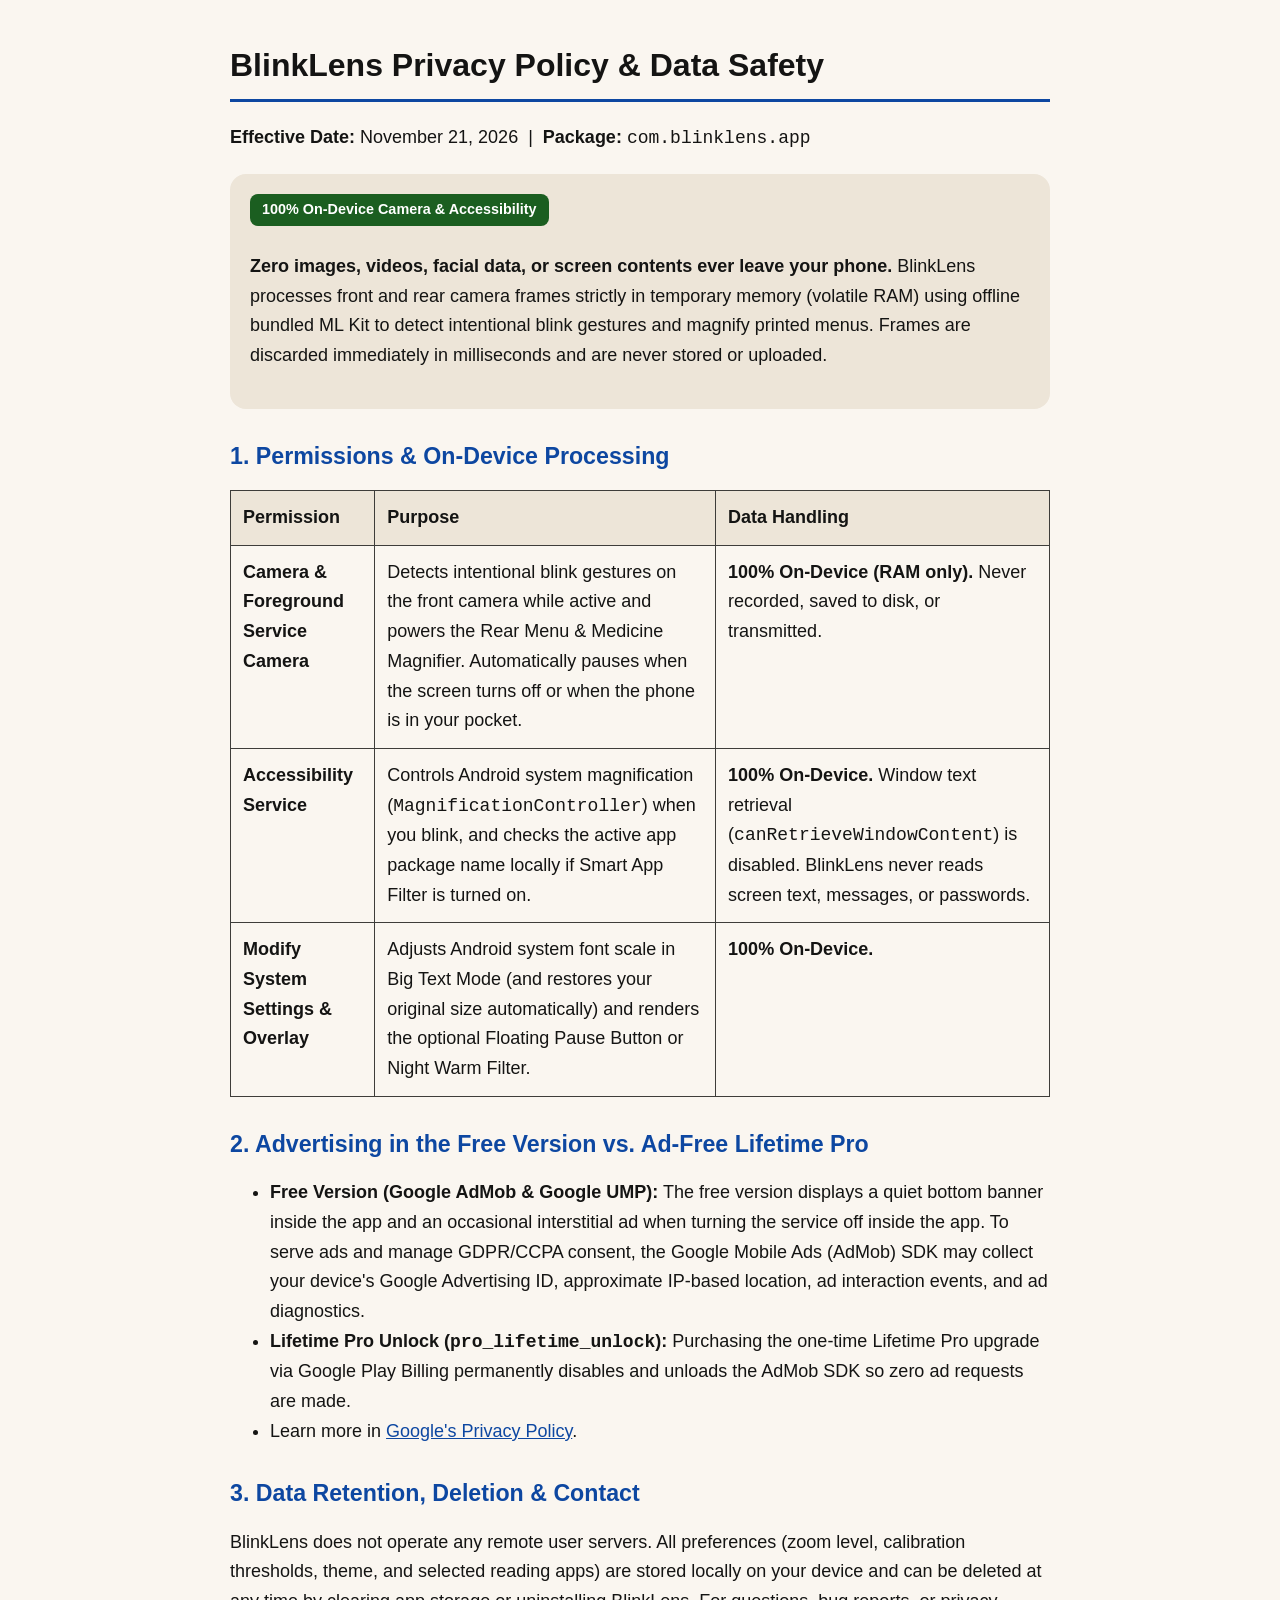
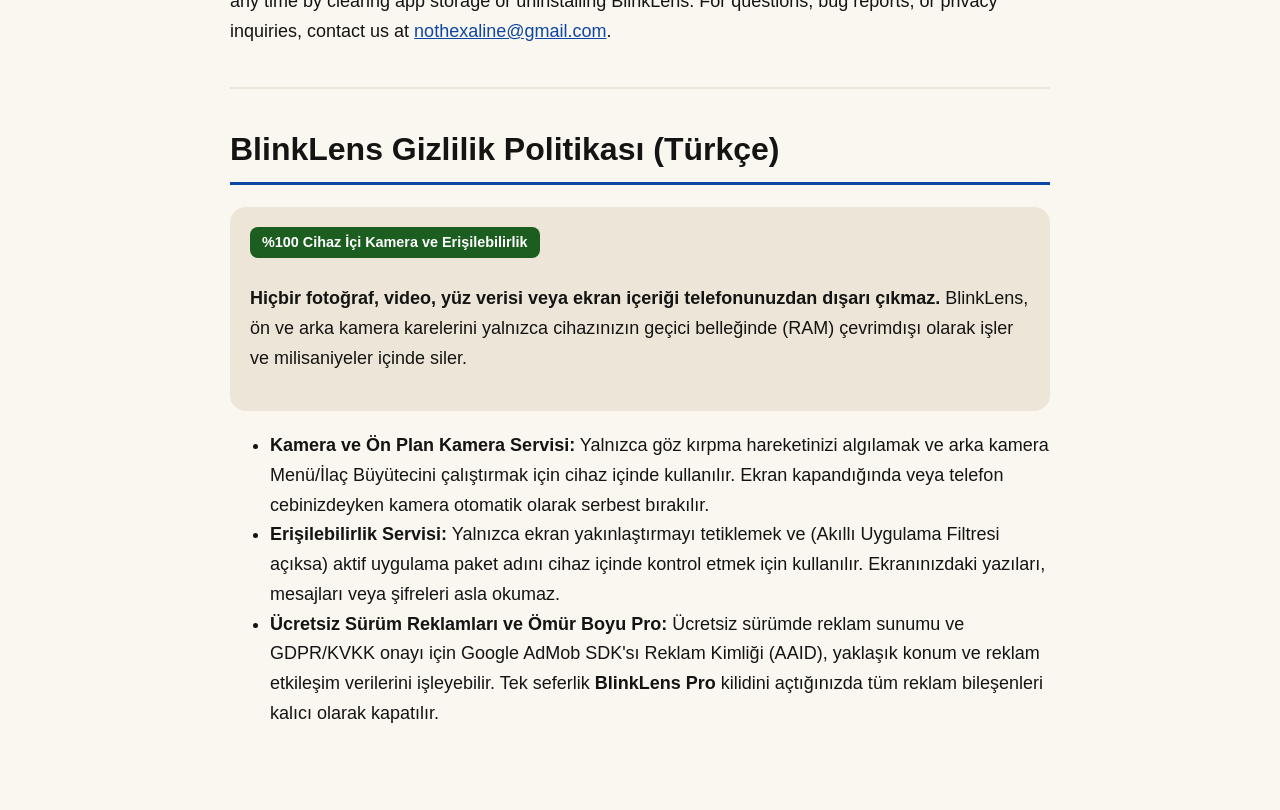
==== index.html @ 92648305 "Publish BlinkLens Privacy Policy" ====
<!DOCTYPE html>
<html lang="en">
<head>
  <meta charset="UTF-8" />
  <meta name="viewport" content="width=device-width, initial-scale=1.0" />
  <title>BlinkLens Privacy Policy / Gizlilik Politikası</title>
  <style>
    :root {
      --bg: #FAF6F0;
      --card: #EDE5D8;
      --text: #141413;
      --sub: #3E3D3A;
      --accent: #0D47A1;
      --green: #1B5E20;
    }
    @media (prefers-color-scheme: dark) {
      :root {
        --bg: #0D0F12;
        --card: #181C22;
        --text: #F5F7FA;
        --sub: #C8D0DC;
        --accent: #64B5F6;
        --green: #81C784;
      }
    }
    body {
      font-family: -apple-system, BlinkMacSystemFont, "Segoe UI", Roboto, sans-serif;
      background-color: var(--bg);
      color: var(--text);
      line-height: 1.65;
      font-size: 18px;
      margin: 0;
      padding: 24px 16px 64px;
    }
    main {
      max-width: 820px;
      margin: 0 auto;
    }
    h1, h2, h3 {
      line-height: 1.3;
    }
    h1 {
      font-size: 2rem;
      border-bottom: 3px solid var(--accent);
      padding-bottom: 12px;
    }
    h2 {
      font-size: 1.45rem;
      margin-top: 32px;
      color: var(--accent);
    }
    .card {
      background-color: var(--card);
      border-radius: 16px;
      padding: 20px;
      margin: 20px 0;
    }
    .badge {
      display: inline-block;
      background-color: var(--green);
      color: #ffffff;
      font-weight: 700;
      padding: 4px 12px;
      border-radius: 8px;
      font-size: 0.9rem;
      margin-bottom: 8px;
    }
    table {
      width: 100%;
      border-collapse: collapse;
      margin: 16px 0;
    }
    th, td {
      border: 1px solid var(--sub);
      padding: 12px;
      text-align: left;
      vertical-align: top;
    }
    th {
      background-color: var(--card);
    }
    a {
      color: var(--accent);
    }
    hr {
      border: 0;
      border-top: 2px solid var(--card);
      margin: 40px 0;
    }
  </style>
</head>
<body>
  <main>
    <h1>BlinkLens Privacy Policy &amp; Data Safety</h1>
    <p><strong>Effective Date:</strong> November 21, 2026 &nbsp;|&nbsp; <strong>Package:</strong> <code>com.blinklens.app</code></p>

    <div class="card">
      <span class="badge">100% On-Device Camera &amp; Accessibility</span>
      <p>
        <strong>Zero images, videos, facial data, or screen contents ever leave your phone.</strong>
        BlinkLens processes front and rear camera frames strictly in temporary memory (volatile RAM) using offline bundled ML Kit to detect intentional blink gestures and magnify printed menus. Frames are discarded immediately in milliseconds and are never stored or uploaded.
      </p>
    </div>

    <h2>1. Permissions &amp; On-Device Processing</h2>
    <table>
      <thead>
        <tr>
          <th>Permission</th>
          <th>Purpose</th>
          <th>Data Handling</th>
        </tr>
      </thead>
      <tbody>
        <tr>
          <td><strong>Camera &amp; Foreground Service Camera</strong></td>
          <td>Detects intentional blink gestures on the front camera while active and powers the Rear Menu &amp; Medicine Magnifier. Automatically pauses when the screen turns off or when the phone is in your pocket.</td>
          <td><strong>100% On-Device (RAM only).</strong> Never recorded, saved to disk, or transmitted.</td>
        </tr>
        <tr>
          <td><strong>Accessibility Service</strong></td>
          <td>Controls Android system magnification (<code>MagnificationController</code>) when you blink, and checks the active app package name locally if Smart App Filter is turned on.</td>
          <td><strong>100% On-Device.</strong> Window text retrieval (<code>canRetrieveWindowContent</code>) is disabled. BlinkLens never reads screen text, messages, or passwords.</td>
        </tr>
        <tr>
          <td><strong>Modify System Settings &amp; Overlay</strong></td>
          <td>Adjusts Android system font scale in Big Text Mode (and restores your original size automatically) and renders the optional Floating Pause Button or Night Warm Filter.</td>
          <td><strong>100% On-Device.</strong></td>
        </tr>
      </tbody>
    </table>

    <h2>2. Advertising in the Free Version vs. Ad-Free Lifetime Pro</h2>
    <ul>
      <li><strong>Free Version (Google AdMob &amp; Google UMP):</strong> The free version displays a quiet bottom banner inside the app and an occasional interstitial ad when turning the service off inside the app. To serve ads and manage GDPR/CCPA consent, the Google Mobile Ads (AdMob) SDK may collect your device's Google Advertising ID, approximate IP-based location, ad interaction events, and ad diagnostics.</li>
      <li><strong>Lifetime Pro Unlock (<code>pro_lifetime_unlock</code>):</strong> Purchasing the one-time Lifetime Pro upgrade via Google Play Billing permanently disables and unloads the AdMob SDK so zero ad requests are made.</li>
      <li>Learn more in <a href="https://policies.google.com/privacy" target="_blank" rel="noopener">Google's Privacy Policy</a>.</li>
    </ul>

    <h2>3. Data Retention, Deletion &amp; Contact</h2>
    <p>
      BlinkLens does not operate any remote user servers. All preferences (zoom level, calibration thresholds, theme, and selected reading apps) are stored locally on your device and can be deleted at any time by clearing app storage or uninstalling BlinkLens.
      For questions, bug reports, or privacy inquiries, contact us at <a href="mailto:nothexaline@gmail.com">nothexaline@gmail.com</a>.
    </p>

    <hr />

    <h1>BlinkLens Gizlilik Politikası (Türkçe)</h1>
    <div class="card">
      <span class="badge">%100 Cihaz İçi Kamera ve Erişilebilirlik</span>
      <p>
        <strong>Hiçbir fotoğraf, video, yüz verisi veya ekran içeriği telefonunuzdan dışarı çıkmaz.</strong>
        BlinkLens, ön ve arka kamera karelerini yalnızca cihazınızın geçici belleğinde (RAM) çevrimdışı olarak işler ve milisaniyeler içinde siler.
      </p>
    </div>
    <ul>
      <li><strong>Kamera ve Ön Plan Kamera Servisi:</strong> Yalnızca göz kırpma hareketinizi algılamak ve arka kamera Menü/İlaç Büyütecini çalıştırmak için cihaz içinde kullanılır. Ekran kapandığında veya telefon cebinizdeyken kamera otomatik olarak serbest bırakılır.</li>
      <li><strong>Erişilebilirlik Servisi:</strong> Yalnızca ekran yakınlaştırmayı tetiklemek ve (Akıllı Uygulama Filtresi açıksa) aktif uygulama paket adını cihaz içinde kontrol etmek için kullanılır. Ekranınızdaki yazıları, mesajları veya şifreleri asla okumaz.</li>
      <li><strong>Ücretsiz Sürüm Reklamları ve Ömür Boyu Pro:</strong> Ücretsiz sürümde reklam sunumu ve GDPR/KVKK onayı için Google AdMob SDK'sı Reklam Kimliği (AAID), yaklaşık konum ve reklam etkileşim verilerini işleyebilir. Tek seferlik <strong>BlinkLens Pro</strong> kilidini açtığınızda tüm reklam bileşenleri kalıcı olarak kapatılır.</li>
    </ul>
  </main>
</body>
</html>
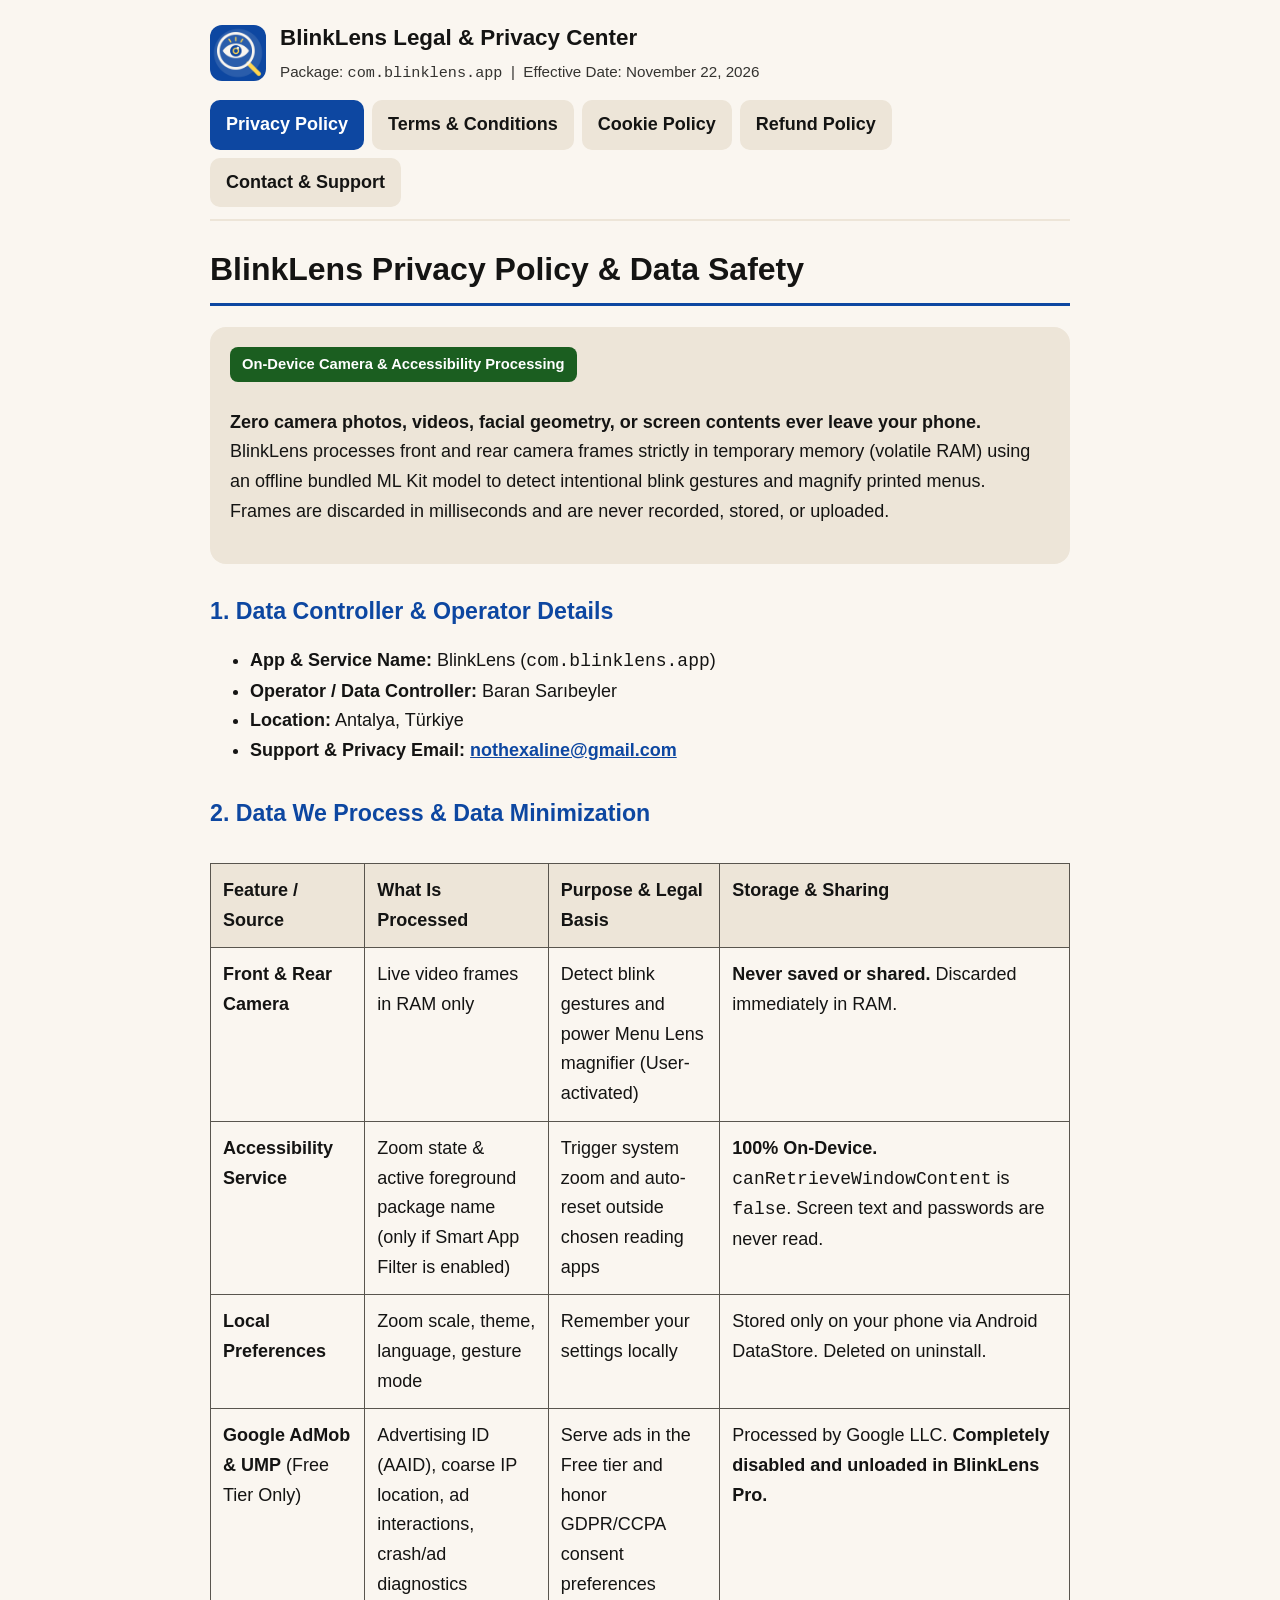
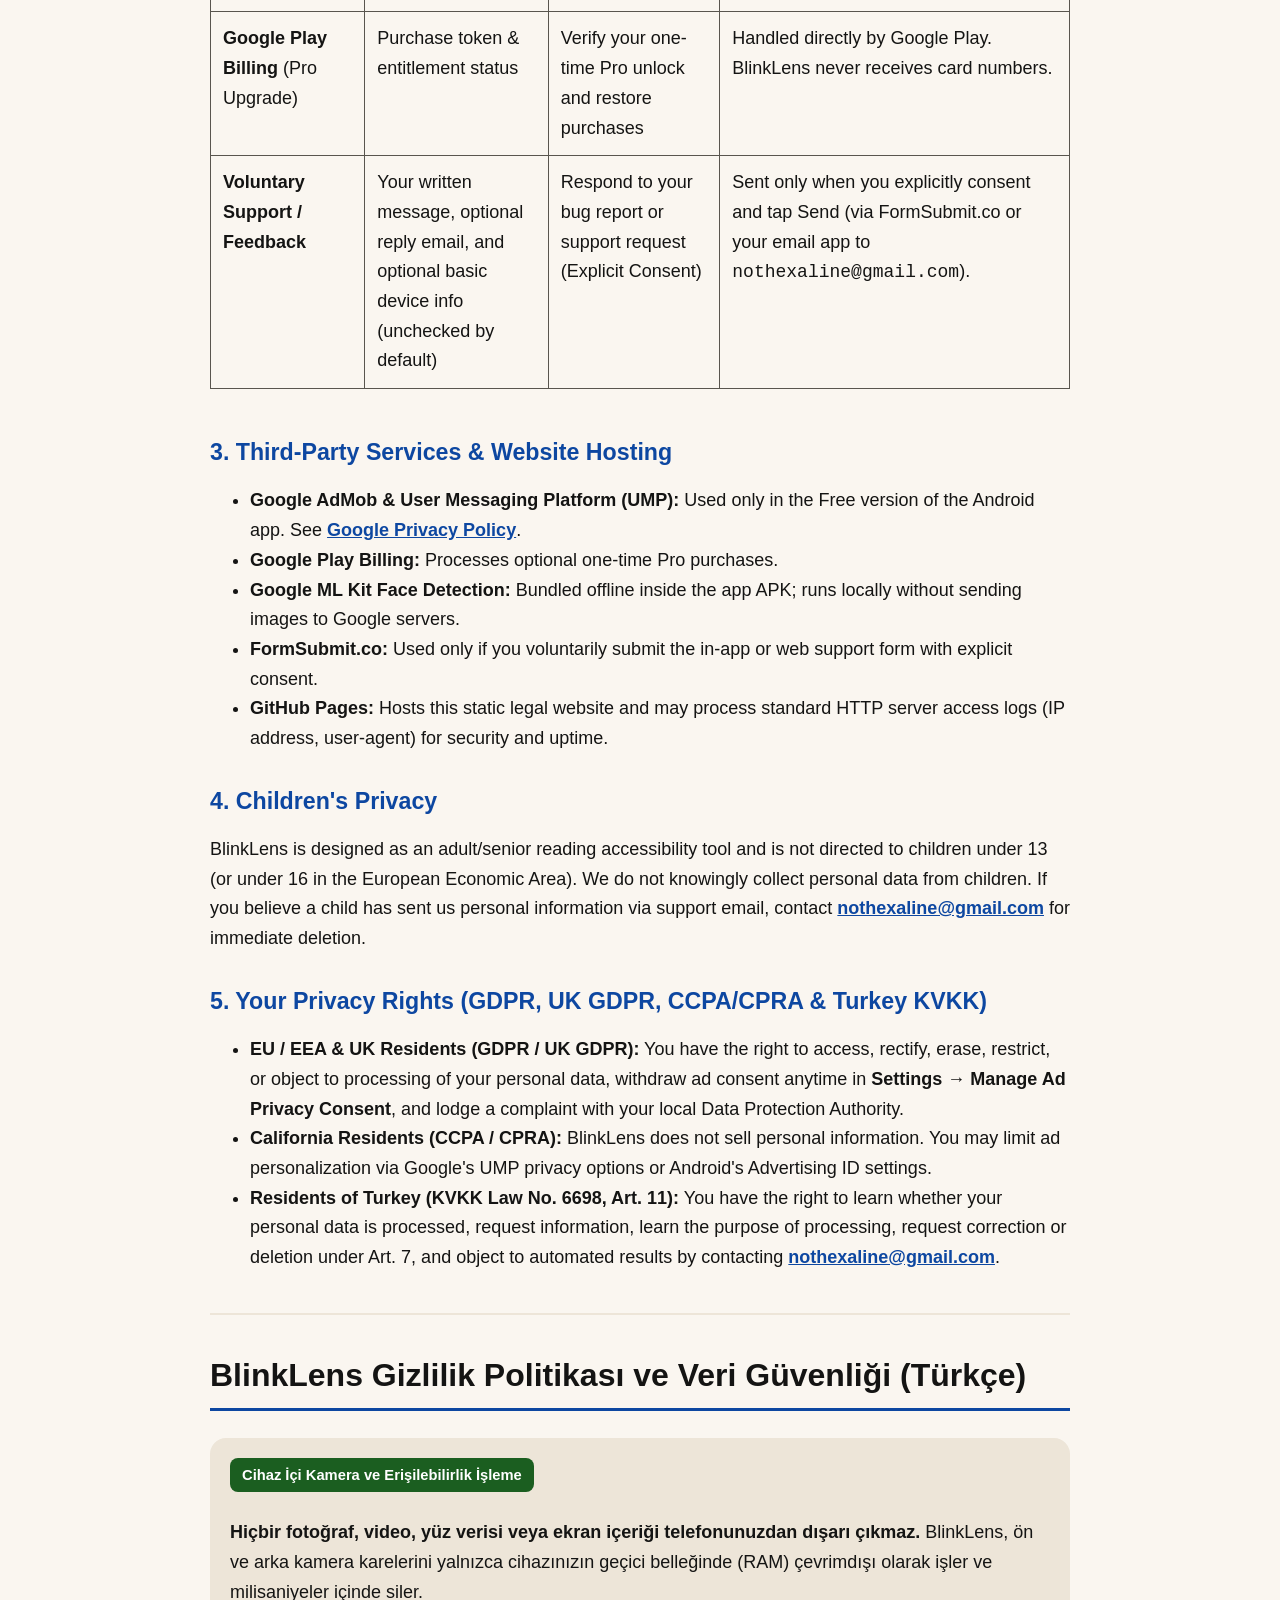
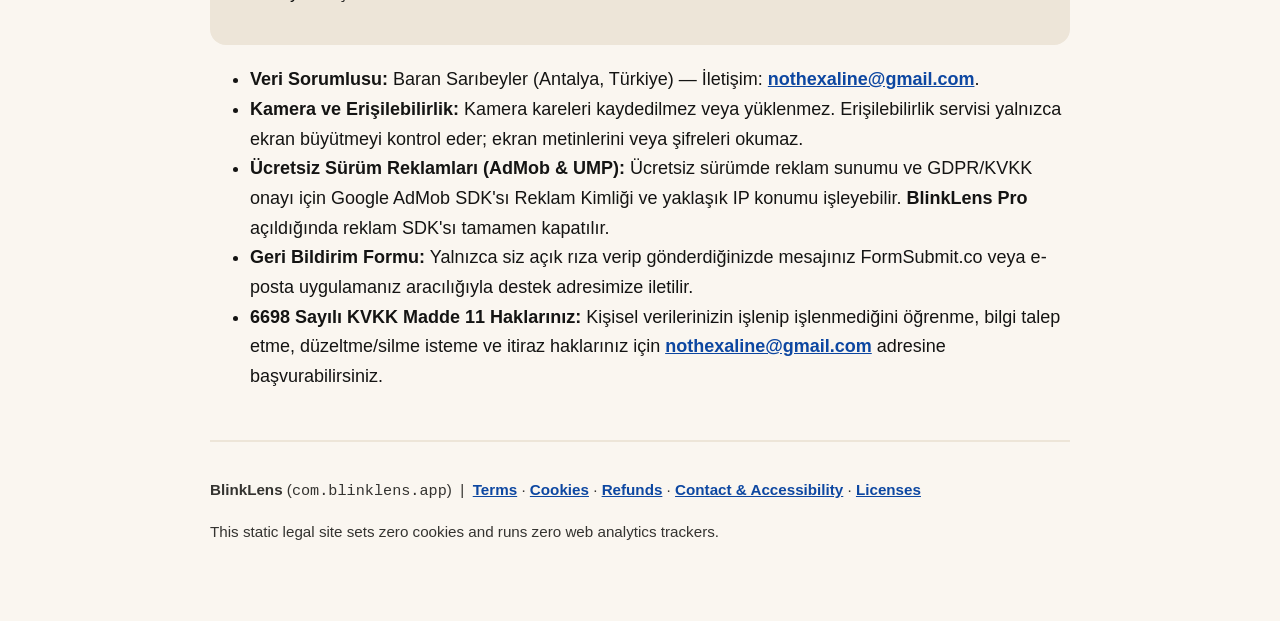
==== commit f3a4a811: "Add complete bilingual legal portal (Privacy, Terms, Cookies, Refunds, Contact, Licenses)" ====
--- a/index.html
+++ b/index.html
@@ -3,161 +3,154 @@
 <head>
   <meta charset="UTF-8" />
   <meta name="viewport" content="width=device-width, initial-scale=1.0" />
-  <title>BlinkLens Privacy Policy / Gizlilik Politikası</title>
-  <style>
-    :root {
-      --bg: #FAF6F0;
-      --card: #EDE5D8;
-      --text: #141413;
-      --sub: #3E3D3A;
-      --accent: #0D47A1;
-      --green: #1B5E20;
-    }
-    @media (prefers-color-scheme: dark) {
-      :root {
-        --bg: #0D0F12;
-        --card: #181C22;
-        --text: #F5F7FA;
-        --sub: #C8D0DC;
-        --accent: #64B5F6;
-        --green: #81C784;
-      }
-    }
-    body {
-      font-family: -apple-system, BlinkMacSystemFont, "Segoe UI", Roboto, sans-serif;
-      background-color: var(--bg);
-      color: var(--text);
-      line-height: 1.65;
-      font-size: 18px;
-      margin: 0;
-      padding: 24px 16px 64px;
-    }
-    main {
-      max-width: 820px;
-      margin: 0 auto;
-    }
-    h1, h2, h3 {
-      line-height: 1.3;
-    }
-    h1 {
-      font-size: 2rem;
-      border-bottom: 3px solid var(--accent);
-      padding-bottom: 12px;
-    }
-    h2 {
-      font-size: 1.45rem;
-      margin-top: 32px;
-      color: var(--accent);
-    }
-    .card {
-      background-color: var(--card);
-      border-radius: 16px;
-      padding: 20px;
-      margin: 20px 0;
-    }
-    .badge {
-      display: inline-block;
-      background-color: var(--green);
-      color: #ffffff;
-      font-weight: 700;
-      padding: 4px 12px;
-      border-radius: 8px;
-      font-size: 0.9rem;
-      margin-bottom: 8px;
-    }
-    table {
-      width: 100%;
-      border-collapse: collapse;
-      margin: 16px 0;
-    }
-    th, td {
-      border: 1px solid var(--sub);
-      padding: 12px;
-      text-align: left;
-      vertical-align: top;
-    }
-    th {
-      background-color: var(--card);
-    }
-    a {
-      color: var(--accent);
-    }
-    hr {
-      border: 0;
-      border-top: 2px solid var(--card);
-      margin: 40px 0;
-    }
-  </style>
+  <title>BlinkLens — Privacy Policy &amp; Data Safety</title>
+  <link rel="stylesheet" href="styles.css" />
 </head>
 <body>
-  <main>
+  <a class="skip-link" href="#main-content">Skip to main content</a>
+
+  <header>
+    <div class="brand-row">
+      <img src="blinklens-icon.png" alt="BlinkLens eye magnifier app icon" width="56" height="56" />
+      <div>
+        <p class="brand-title">BlinkLens Legal &amp; Privacy Center</p>
+        <p class="brand-subtitle">Package: <code>com.blinklens.app</code> &nbsp;|&nbsp; Effective Date: November 22, 2026</p>
+      </div>
+    </div>
+    <nav aria-label="Legal pages">
+      <ul>
+        <li><a href="index.html" aria-current="page">Privacy Policy</a></li>
+        <li><a href="terms.html">Terms &amp; Conditions</a></li>
+        <li><a href="cookies.html">Cookie Policy</a></li>
+        <li><a href="refunds.html">Refund Policy</a></li>
+        <li><a href="contact.html">Contact &amp; Support</a></li>
+      </ul>
+    </nav>
+  </header>
+
+  <main id="main-content">
     <h1>BlinkLens Privacy Policy &amp; Data Safety</h1>
-    <p><strong>Effective Date:</strong> November 21, 2026 &nbsp;|&nbsp; <strong>Package:</strong> <code>com.blinklens.app</code></p>
 
     <div class="card">
-      <span class="badge">100% On-Device Camera &amp; Accessibility</span>
+      <span class="badge">On-Device Camera &amp; Accessibility Processing</span>
       <p>
-        <strong>Zero images, videos, facial data, or screen contents ever leave your phone.</strong>
-        BlinkLens processes front and rear camera frames strictly in temporary memory (volatile RAM) using offline bundled ML Kit to detect intentional blink gestures and magnify printed menus. Frames are discarded immediately in milliseconds and are never stored or uploaded.
+        <strong>Zero camera photos, videos, facial geometry, or screen contents ever leave your phone.</strong>
+        BlinkLens processes front and rear camera frames strictly in temporary memory (volatile RAM) using an offline bundled ML Kit model to detect intentional blink gestures and magnify printed menus. Frames are discarded in milliseconds and are never recorded, stored, or uploaded.
       </p>
     </div>
 
-    <h2>1. Permissions &amp; On-Device Processing</h2>
-    <table>
-      <thead>
-        <tr>
-          <th>Permission</th>
-          <th>Purpose</th>
-          <th>Data Handling</th>
-        </tr>
-      </thead>
-      <tbody>
-        <tr>
-          <td><strong>Camera &amp; Foreground Service Camera</strong></td>
-          <td>Detects intentional blink gestures on the front camera while active and powers the Rear Menu &amp; Medicine Magnifier. Automatically pauses when the screen turns off or when the phone is in your pocket.</td>
-          <td><strong>100% On-Device (RAM only).</strong> Never recorded, saved to disk, or transmitted.</td>
-        </tr>
-        <tr>
-          <td><strong>Accessibility Service</strong></td>
-          <td>Controls Android system magnification (<code>MagnificationController</code>) when you blink, and checks the active app package name locally if Smart App Filter is turned on.</td>
-          <td><strong>100% On-Device.</strong> Window text retrieval (<code>canRetrieveWindowContent</code>) is disabled. BlinkLens never reads screen text, messages, or passwords.</td>
-        </tr>
-        <tr>
-          <td><strong>Modify System Settings &amp; Overlay</strong></td>
-          <td>Adjusts Android system font scale in Big Text Mode (and restores your original size automatically) and renders the optional Floating Pause Button or Night Warm Filter.</td>
-          <td><strong>100% On-Device.</strong></td>
-        </tr>
-      </tbody>
-    </table>
-
-    <h2>2. Advertising in the Free Version vs. Ad-Free Lifetime Pro</h2>
+    <h2>1. Data Controller &amp; Operator Details</h2>
     <ul>
-      <li><strong>Free Version (Google AdMob &amp; Google UMP):</strong> The free version displays a quiet bottom banner inside the app and an occasional interstitial ad when turning the service off inside the app. To serve ads and manage GDPR/CCPA consent, the Google Mobile Ads (AdMob) SDK may collect your device's Google Advertising ID, approximate IP-based location, ad interaction events, and ad diagnostics.</li>
-      <li><strong>Lifetime Pro Unlock (<code>pro_lifetime_unlock</code>):</strong> Purchasing the one-time Lifetime Pro upgrade via Google Play Billing permanently disables and unloads the AdMob SDK so zero ad requests are made.</li>
-      <li>Learn more in <a href="https://policies.google.com/privacy" target="_blank" rel="noopener">Google's Privacy Policy</a>.</li>
+      <li><strong>App &amp; Service Name:</strong> BlinkLens (<code>com.blinklens.app</code>)</li>
+      <li><strong>Operator / Data Controller:</strong> Baran Sarıbeyler</li>
+      <li><strong>Location:</strong> Antalya, Türkiye</li>
+      <li><strong>Support &amp; Privacy Email:</strong> <a href="mailto:nothexaline@gmail.com">nothexaline@gmail.com</a></li>
     </ul>
 
-    <h2>3. Data Retention, Deletion &amp; Contact</h2>
+    <h2>2. Data We Process &amp; Data Minimization</h2>
+    <div class="table-wrap">
+      <table>
+        <thead>
+          <tr>
+            <th>Feature / Source</th>
+            <th>What Is Processed</th>
+            <th>Purpose &amp; Legal Basis</th>
+            <th>Storage &amp; Sharing</th>
+          </tr>
+        </thead>
+        <tbody>
+          <tr>
+            <td><strong>Front &amp; Rear Camera</strong></td>
+            <td>Live video frames in RAM only</td>
+            <td>Detect blink gestures and power Menu Lens magnifier (User-activated)</td>
+            <td><strong>Never saved or shared.</strong> Discarded immediately in RAM.</td>
+          </tr>
+          <tr>
+            <td><strong>Accessibility Service</strong></td>
+            <td>Zoom state &amp; active foreground package name (only if Smart App Filter is enabled)</td>
+            <td>Trigger system zoom and auto-reset outside chosen reading apps</td>
+            <td><strong>100% On-Device.</strong> <code>canRetrieveWindowContent</code> is <code>false</code>. Screen text and passwords are never read.</td>
+          </tr>
+          <tr>
+            <td><strong>Local Preferences</strong></td>
+            <td>Zoom scale, theme, language, gesture mode</td>
+            <td>Remember your settings locally</td>
+            <td>Stored only on your phone via Android DataStore. Deleted on uninstall.</td>
+          </tr>
+          <tr>
+            <td><strong>Google AdMob &amp; UMP</strong> (Free Tier Only)</td>
+            <td>Advertising ID (AAID), coarse IP location, ad interactions, crash/ad diagnostics</td>
+            <td>Serve ads in the Free tier and honor GDPR/CCPA consent preferences</td>
+            <td>Processed by Google LLC. <strong>Completely disabled and unloaded in BlinkLens Pro.</strong></td>
+          </tr>
+          <tr>
+            <td><strong>Google Play Billing</strong> (Pro Upgrade)</td>
+            <td>Purchase token &amp; entitlement status</td>
+            <td>Verify your one-time Pro unlock and restore purchases</td>
+            <td>Handled directly by Google Play. BlinkLens never receives card numbers.</td>
+          </tr>
+          <tr>
+            <td><strong>Voluntary Support / Feedback</strong></td>
+            <td>Your written message, optional reply email, and optional basic device info (unchecked by default)</td>
+            <td>Respond to your bug report or support request (Explicit Consent)</td>
+            <td>Sent only when you explicitly consent and tap Send (via FormSubmit.co or your email app to <code>nothexaline@gmail.com</code>).</td>
+          </tr>
+        </tbody>
+      </table>
+    </div>
+
+    <h2>3. Third-Party Services &amp; Website Hosting</h2>
+    <ul>
+      <li><strong>Google AdMob &amp; User Messaging Platform (UMP):</strong> Used only in the Free version of the Android app. See <a href="https://policies.google.com/privacy" target="_blank" rel="noopener noreferrer">Google Privacy Policy</a>.</li>
+      <li><strong>Google Play Billing:</strong> Processes optional one-time Pro purchases.</li>
+      <li><strong>Google ML Kit Face Detection:</strong> Bundled offline inside the app APK; runs locally without sending images to Google servers.</li>
+      <li><strong>FormSubmit.co:</strong> Used only if you voluntarily submit the in-app or web support form with explicit consent.</li>
+      <li><strong>GitHub Pages:</strong> Hosts this static legal website and may process standard HTTP server access logs (IP address, user-agent) for security and uptime.</li>
+    </ul>
+
+    <h2>4. Children's Privacy</h2>
     <p>
-      BlinkLens does not operate any remote user servers. All preferences (zoom level, calibration thresholds, theme, and selected reading apps) are stored locally on your device and can be deleted at any time by clearing app storage or uninstalling BlinkLens.
-      For questions, bug reports, or privacy inquiries, contact us at <a href="mailto:nothexaline@gmail.com">nothexaline@gmail.com</a>.
+      BlinkLens is designed as an adult/senior reading accessibility tool and is not directed to children under 13 (or under 16 in the European Economic Area). We do not knowingly collect personal data from children. If you believe a child has sent us personal information via support email, contact <a href="mailto:nothexaline@gmail.com">nothexaline@gmail.com</a> for immediate deletion.
     </p>
+
+    <h2>5. Your Privacy Rights (GDPR, UK GDPR, CCPA/CPRA &amp; Turkey KVKK)</h2>
+    <ul>
+      <li><strong>EU / EEA &amp; UK Residents (GDPR / UK GDPR):</strong> You have the right to access, rectify, erase, restrict, or object to processing of your personal data, withdraw ad consent anytime in <strong>Settings &rarr; Manage Ad Privacy Consent</strong>, and lodge a complaint with your local Data Protection Authority.</li>
+      <li><strong>California Residents (CCPA / CPRA):</strong> BlinkLens does not sell personal information. You may limit ad personalization via Google's UMP privacy options or Android's Advertising ID settings.</li>
+      <li><strong>Residents of Turkey (KVKK Law No. 6698, Art. 11):</strong> You have the right to learn whether your personal data is processed, request information, learn the purpose of processing, request correction or deletion under Art. 7, and object to automated results by contacting <a href="mailto:nothexaline@gmail.com">nothexaline@gmail.com</a>.</li>
+    </ul>
 
     <hr />
 
-    <h1>BlinkLens Gizlilik Politikası (Türkçe)</h1>
-    <div class="card">
-      <span class="badge">%100 Cihaz İçi Kamera ve Erişilebilirlik</span>
-      <p>
-        <strong>Hiçbir fotoğraf, video, yüz verisi veya ekran içeriği telefonunuzdan dışarı çıkmaz.</strong>
-        BlinkLens, ön ve arka kamera karelerini yalnızca cihazınızın geçici belleğinde (RAM) çevrimdışı olarak işler ve milisaniyeler içinde siler.
-      </p>
-    </div>
-    <ul>
-      <li><strong>Kamera ve Ön Plan Kamera Servisi:</strong> Yalnızca göz kırpma hareketinizi algılamak ve arka kamera Menü/İlaç Büyütecini çalıştırmak için cihaz içinde kullanılır. Ekran kapandığında veya telefon cebinizdeyken kamera otomatik olarak serbest bırakılır.</li>
-      <li><strong>Erişilebilirlik Servisi:</strong> Yalnızca ekran yakınlaştırmayı tetiklemek ve (Akıllı Uygulama Filtresi açıksa) aktif uygulama paket adını cihaz içinde kontrol etmek için kullanılır. Ekranınızdaki yazıları, mesajları veya şifreleri asla okumaz.</li>
-      <li><strong>Ücretsiz Sürüm Reklamları ve Ömür Boyu Pro:</strong> Ücretsiz sürümde reklam sunumu ve GDPR/KVKK onayı için Google AdMob SDK'sı Reklam Kimliği (AAID), yaklaşık konum ve reklam etkileşim verilerini işleyebilir. Tek seferlik <strong>BlinkLens Pro</strong> kilidini açtığınızda tüm reklam bileşenleri kalıcı olarak kapatılır.</li>
-    </ul>
+    <section lang="tr">
+      <h1>BlinkLens Gizlilik Politikası ve Veri Güvenliği (Türkçe)</h1>
+      <div class="card">
+        <span class="badge">Cihaz İçi Kamera ve Erişilebilirlik İşleme</span>
+        <p>
+          <strong>Hiçbir fotoğraf, video, yüz verisi veya ekran içeriği telefonunuzdan dışarı çıkmaz.</strong>
+          BlinkLens, ön ve arka kamera karelerini yalnızca cihazınızın geçici belleğinde (RAM) çevrimdışı olarak işler ve milisaniyeler içinde siler.
+        </p>
+      </div>
+      <ul>
+        <li><strong>Veri Sorumlusu:</strong> Baran Sarıbeyler (Antalya, Türkiye) — İletişim: <a href="mailto:nothexaline@gmail.com">nothexaline@gmail.com</a>.</li>
+        <li><strong>Kamera ve Erişilebilirlik:</strong> Kamera kareleri kaydedilmez veya yüklenmez. Erişilebilirlik servisi yalnızca ekran büyütmeyi kontrol eder; ekran metinlerini veya şifreleri okumaz.</li>
+        <li><strong>Ücretsiz Sürüm Reklamları (AdMob &amp; UMP):</strong> Ücretsiz sürümde reklam sunumu ve GDPR/KVKK onayı için Google AdMob SDK'sı Reklam Kimliği ve yaklaşık IP konumu işleyebilir. <strong>BlinkLens Pro</strong> açıldığında reklam SDK'sı tamamen kapatılır.</li>
+        <li><strong>Geri Bildirim Formu:</strong> Yalnızca siz açık rıza verip gönderdiğinizde mesajınız FormSubmit.co veya e-posta uygulamanız aracılığıyla destek adresimize iletilir.</li>
+        <li><strong>6698 Sayılı KVKK Madde 11 Haklarınız:</strong> Kişisel verilerinizin işlenip işlenmediğini öğrenme, bilgi talep etme, düzeltme/silme isteme ve itiraz haklarınız için <a href="mailto:nothexaline@gmail.com">nothexaline@gmail.com</a> adresine başvurabilirsiniz.</li>
+      </ul>
+    </section>
   </main>
+
+  <footer>
+    <p>
+      <strong>BlinkLens</strong> (<code>com.blinklens.app</code>) &nbsp;|&nbsp;
+      <a href="terms.html">Terms</a> &middot;
+      <a href="cookies.html">Cookies</a> &middot;
+      <a href="refunds.html">Refunds</a> &middot;
+      <a href="contact.html">Contact &amp; Accessibility</a> &middot;
+      <a href="licenses.html">Licenses</a>
+    </p>
+    <p>This static legal site sets zero cookies and runs zero web analytics trackers.</p>
+  </footer>
 </body>
 </html>
--- a/styles.css
+++ b/styles.css
@@ -0,0 +1,292 @@
+:root {
+  --bg: #FAF6F0;
+  --card: #EDE5D8;
+  --text: #141413;
+  --sub: #343330;
+  --accent: #0D47A1;
+  --on-accent: #FFFFFF;
+  --badge-bg: #1B5E20;
+  --badge-text: #FFFFFF;
+  --warn-bg: #FFF4E0;
+  --warn-text: #7A3E00;
+  --border: #59554E;
+}
+
+@media (prefers-color-scheme: dark) {
+  :root {
+    --bg: #0D0F12;
+    --card: #181C22;
+    --text: #F5F7FA;
+    --sub: #D0D7E2;
+    --accent: #82B1FF;
+    --on-accent: #0B1A33;
+    --badge-bg: #6EE7A0;
+    --badge-text: #062915;
+    --warn-bg: #33240D;
+    --warn-text: #FFD180;
+    --border: #8B95A5;
+  }
+}
+
+*, *::before, *::after {
+  box-sizing: border-box;
+}
+
+body {
+  font-family: -apple-system, BlinkMacSystemFont, "Segoe UI", Roboto, Arial, sans-serif;
+  background-color: var(--bg);
+  color: var(--text);
+  line-height: 1.65;
+  font-size: 18px;
+  margin: 0;
+  padding: 0 16px 64px;
+}
+
+.skip-link {
+  position: absolute;
+  left: -9999px;
+  top: 8px;
+  background: var(--accent);
+  color: var(--on-accent);
+  padding: 12px 18px;
+  border-radius: 8px;
+  font-weight: 700;
+  z-index: 1000;
+  text-decoration: none;
+}
+
+.skip-link:focus {
+  left: 16px;
+}
+
+:focus-visible {
+  outline: 3px solid var(--accent);
+  outline-offset: 3px;
+}
+
+header, main, footer {
+  max-width: 860px;
+  margin: 0 auto;
+}
+
+header {
+  padding: 20px 0 12px;
+  border-bottom: 2px solid var(--card);
+}
+
+.brand-row {
+  display: flex;
+  align-items: center;
+  gap: 14px;
+  margin-bottom: 14px;
+}
+
+.brand-row img {
+  border-radius: 12px;
+  flex-shrink: 0;
+}
+
+.brand-title {
+  font-size: 1.4rem;
+  font-weight: 700;
+  margin: 0;
+}
+
+.brand-subtitle {
+  font-size: 0.95rem;
+  color: var(--sub);
+  margin: 2px 0 0;
+}
+
+nav ul {
+  list-style: none;
+  padding: 0;
+  margin: 0;
+  display: flex;
+  flex-wrap: wrap;
+  gap: 8px;
+}
+
+nav a {
+  display: inline-flex;
+  align-items: center;
+  min-height: 48px;
+  padding: 8px 14px;
+  border-radius: 10px;
+  background-color: var(--card);
+  color: var(--text);
+  text-decoration: none;
+  font-weight: 600;
+  border: 2px solid transparent;
+}
+
+nav a:hover {
+  border-color: var(--accent);
+}
+
+nav a[aria-current="page"] {
+  background-color: var(--accent);
+  color: var(--on-accent);
+}
+
+main {
+  padding-top: 20px;
+}
+
+h1, h2, h3 {
+  line-height: 1.3;
+}
+
+h1 {
+  font-size: 2rem;
+  border-bottom: 3px solid var(--accent);
+  padding-bottom: 12px;
+  margin-top: 8px;
+}
+
+h2 {
+  font-size: 1.45rem;
+  margin-top: 32px;
+  color: var(--accent);
+}
+
+.card {
+  background-color: var(--card);
+  border-radius: 16px;
+  padding: 20px;
+  margin: 20px 0;
+}
+
+.warn-card {
+  background-color: var(--warn-bg);
+  color: var(--warn-text);
+  border: 2px solid var(--warn-text);
+  border-radius: 16px;
+  padding: 20px;
+  margin: 20px 0;
+}
+
+.badge {
+  display: inline-block;
+  background-color: var(--badge-bg);
+  color: var(--badge-text);
+  font-weight: 700;
+  padding: 5px 12px;
+  border-radius: 8px;
+  font-size: 0.92rem;
+  margin-bottom: 8px;
+}
+
+.table-wrap {
+  overflow-x: auto;
+}
+
+table {
+  width: 100%;
+  border-collapse: collapse;
+  margin: 16px 0;
+}
+
+th, td {
+  border: 1px solid var(--border);
+  padding: 12px;
+  text-align: left;
+  vertical-align: top;
+}
+
+th {
+  background-color: var(--card);
+}
+
+a {
+  color: var(--accent);
+  font-weight: 600;
+}
+
+hr {
+  border: 0;
+  border-top: 2px solid var(--card);
+  margin: 40px 0;
+}
+
+.form-group {
+  margin-bottom: 18px;
+}
+
+label {
+  display: block;
+  font-weight: 700;
+  margin-bottom: 6px;
+}
+
+input[type="text"],
+input[type="email"],
+select,
+textarea {
+  width: 100%;
+  min-height: 48px;
+  padding: 12px;
+  font-size: 1rem;
+  font-family: inherit;
+  color: var(--text);
+  background-color: var(--bg);
+  border: 2px solid var(--border);
+  border-radius: 10px;
+}
+
+.checkbox-row {
+  display: flex;
+  align-items: flex-start;
+  gap: 12px;
+  min-height: 48px;
+  padding: 10px 12px;
+  background-color: var(--card);
+  border-radius: 10px;
+  margin-bottom: 14px;
+}
+
+.checkbox-row input[type="checkbox"] {
+  width: 24px;
+  height: 24px;
+  margin-top: 2px;
+  flex-shrink: 0;
+  accent-color: var(--accent);
+}
+
+.checkbox-row label {
+  margin: 0;
+  font-weight: 500;
+  cursor: pointer;
+}
+
+button[type="submit"],
+.btn-primary {
+  display: inline-flex;
+  align-items: center;
+  justify-content: center;
+  min-height: 52px;
+  padding: 12px 24px;
+  font-size: 1.05rem;
+  font-weight: 700;
+  font-family: inherit;
+  background-color: var(--accent);
+  color: var(--on-accent);
+  border: none;
+  border-radius: 12px;
+  cursor: pointer;
+  text-decoration: none;
+}
+
+.helper-text {
+  font-size: 0.92rem;
+  color: var(--sub);
+  margin-top: 4px;
+}
+
+footer {
+  margin-top: 48px;
+  padding-top: 20px;
+  border-top: 2px solid var(--card);
+  font-size: 0.95rem;
+  color: var(--sub);
+}
